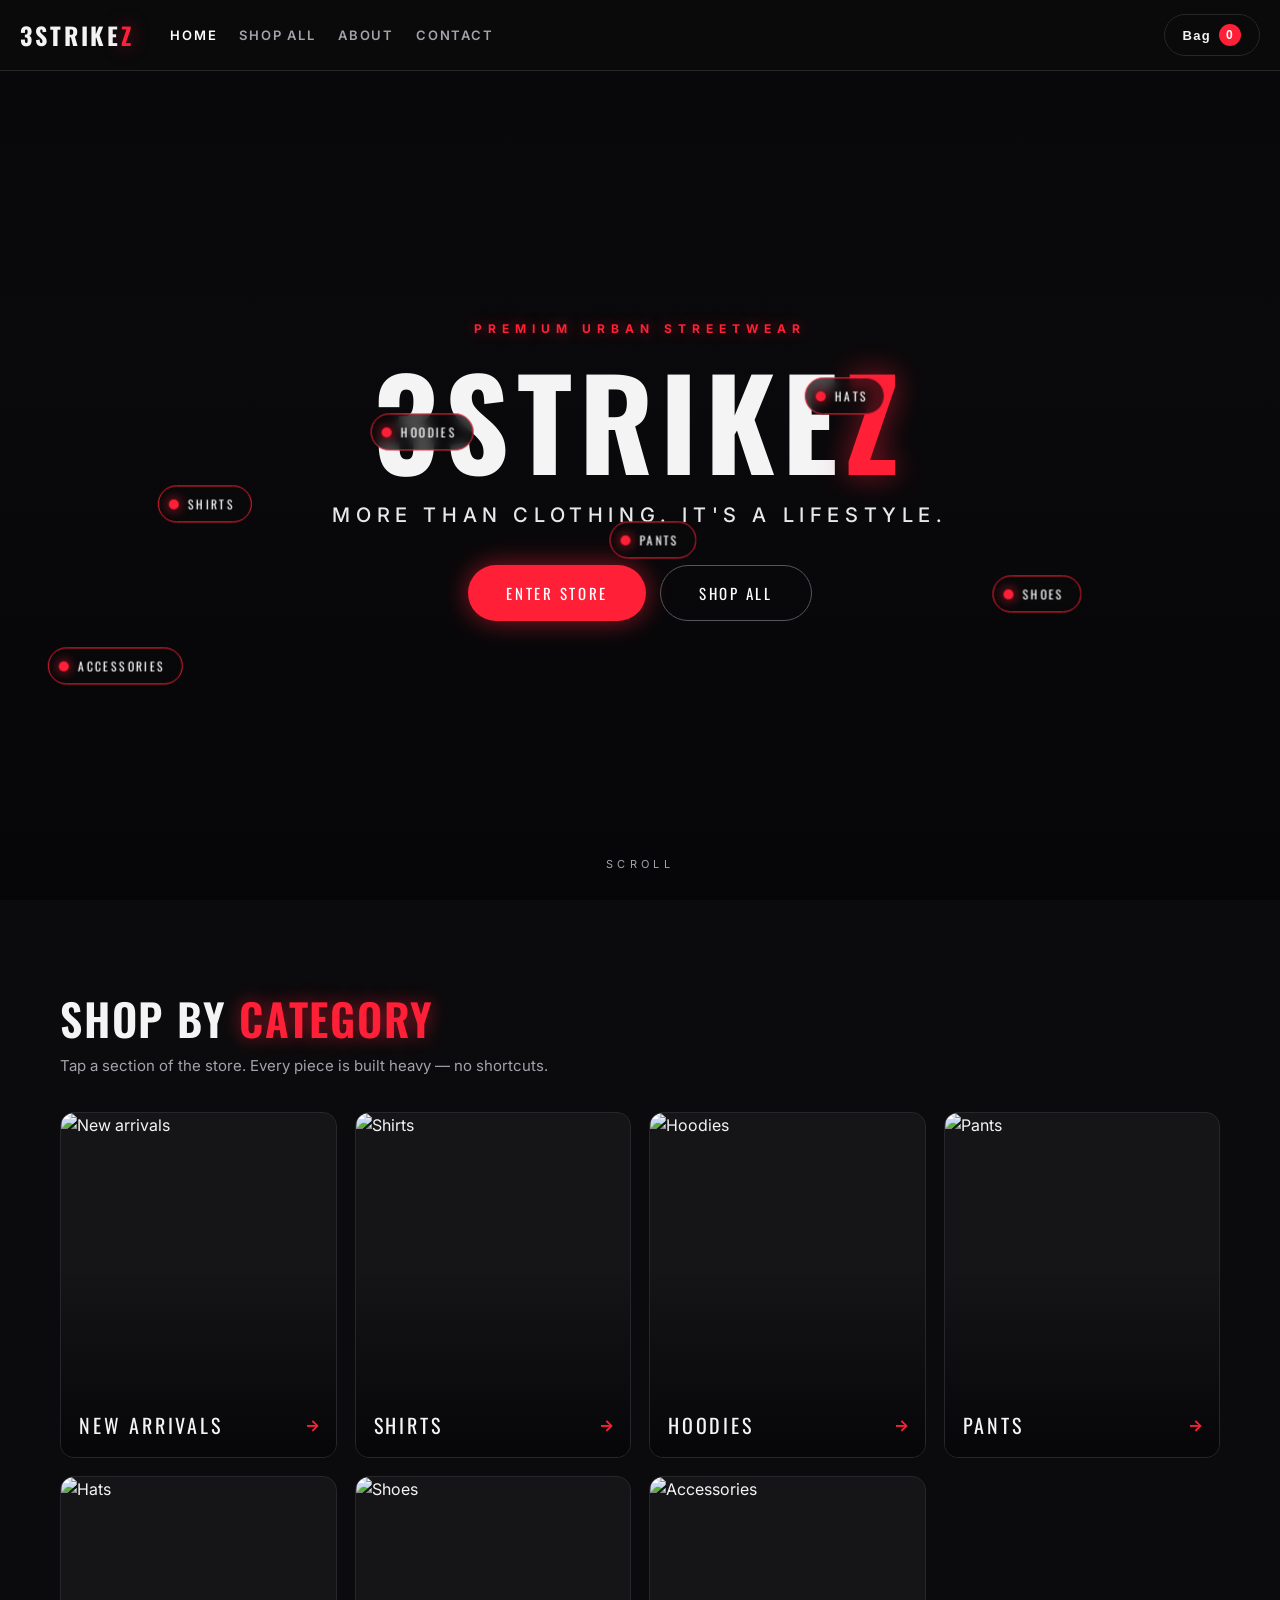
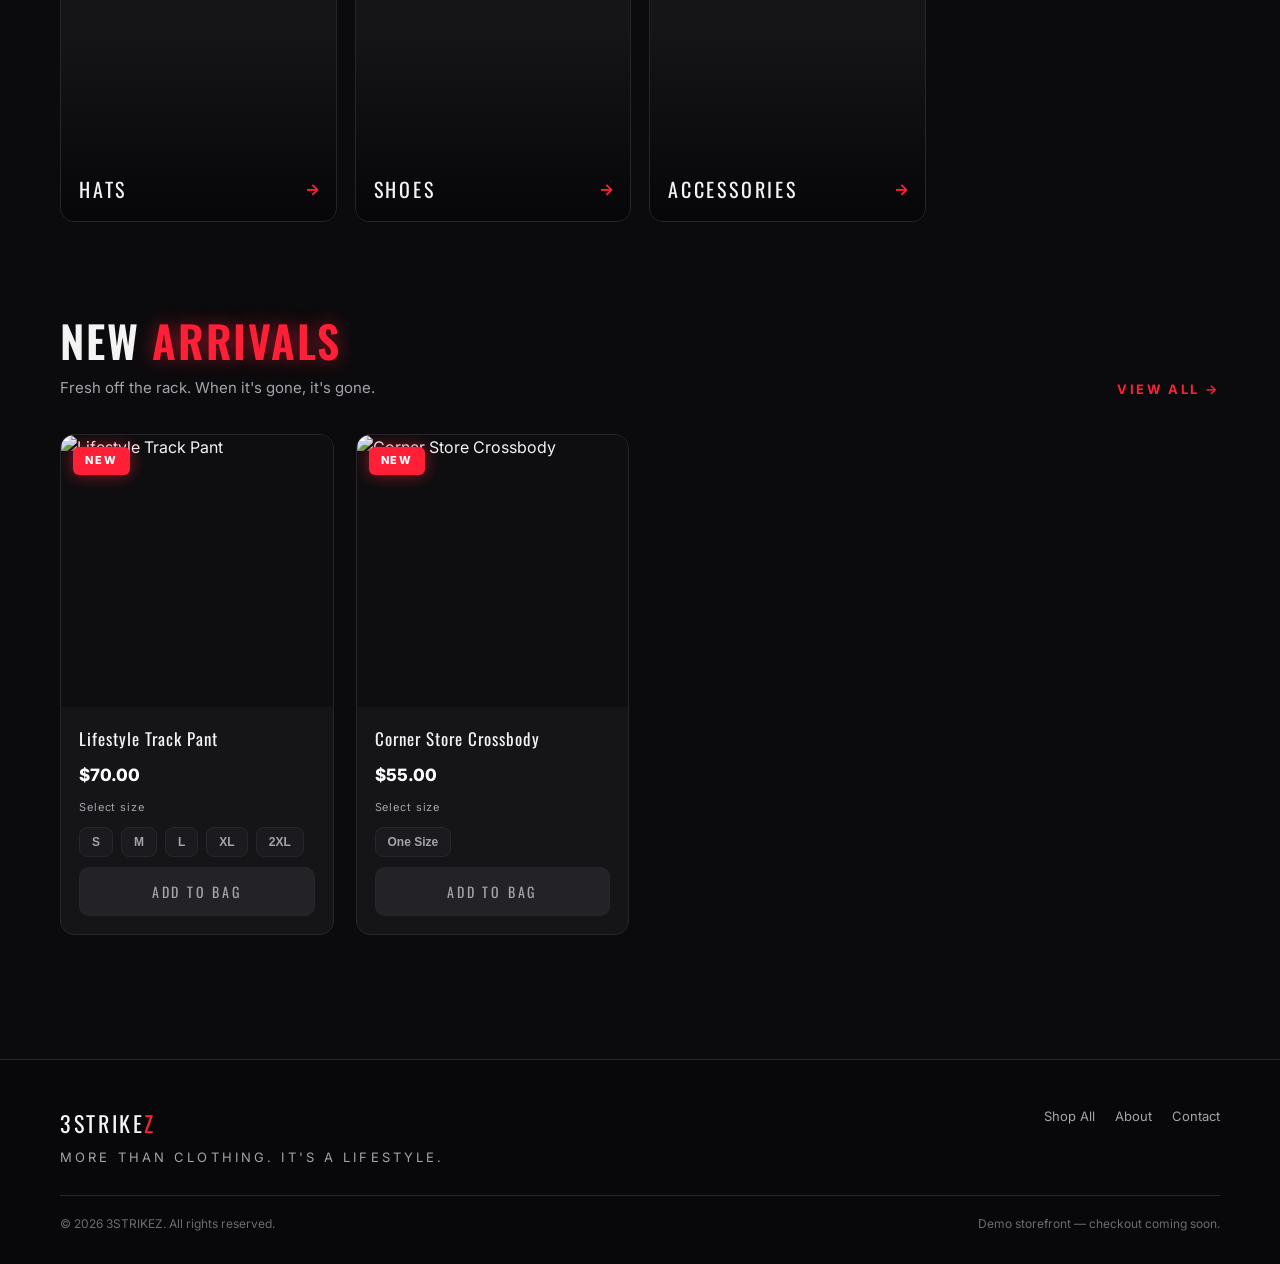
==== index.html @ 63f21088 "3STRIKEZ storefront: photoreal rebuild (pages, styles, app)" ====
<!DOCTYPE html>
<html lang="en">
<head>
<meta charset="UTF-8">
<meta name="viewport" content="width=device-width, initial-scale=1.0">
<title>3STRIKEZ — More Than Clothing. It's a Lifestyle.</title>
<meta name="description" content="3STRIKEZ — premium urban streetwear built for the block and the boutique.">
<link rel="preconnect" href="https://fonts.googleapis.com">
<link href="https://fonts.googleapis.com/css2?family=Oswald:wght@400;600;700&family=Inter:wght@400;500;600;800&display=swap" rel="stylesheet">
<link rel="stylesheet" href="css/styles.css">
</head>
<body data-page="home">

<nav class="nav">
  <div class="nav-inner">
    <a class="brand" href="index.html">3STRIKE<span>Z</span></a>
    <div class="nav-links">
      <a href="index.html" class="active">Home</a>
      <a href="shop.html">Shop All</a>
      <a href="about.html">About</a>
      <a href="contact.html">Contact</a>
    </div>
    <button class="cart-btn" data-open-cart>Bag <span class="cart-count">0</span></button>
  </div>
</nav>

<header class="hero">
  <div class="hero-bg"></div>
  <div class="hero-shade"></div>

  <a class="hotspot" style="left:16%;top:56%" href="shop.html?cat=shirts"><span class="dot"></span>SHIRTS</a>
  <a class="hotspot" style="left:33%;top:48%" href="shop.html?cat=hoodies"><span class="dot"></span>HOODIES</a>
  <a class="hotspot" style="left:51%;top:60%" href="shop.html?cat=pants"><span class="dot"></span>PANTS</a>
  <a class="hotspot" style="left:66%;top:44%" href="shop.html?cat=hats"><span class="dot"></span>HATS</a>
  <a class="hotspot" style="left:81%;top:66%" href="shop.html?cat=shoes"><span class="dot"></span>SHOES</a>
  <a class="hotspot" style="left:9%;top:74%" href="shop.html?cat=accessories"><span class="dot"></span>ACCESSORIES</a>

  <div class="hero-content">
    <div class="hero-kicker">PREMIUM URBAN STREETWEAR</div>
    <h1>3STRIKE<span class="z">Z</span></h1>
    <div class="hero-tag">MORE THAN CLOTHING. IT'S A LIFESTYLE.</div>
    <div class="hero-cta">
      <button class="btn btn-red" data-scrollto="#categories">Enter Store</button>
      <a class="btn btn-ghost" href="shop.html">Shop All</a>
    </div>
  </div>
  <div class="scroll-hint">SCROLL</div>
</header>

<section class="section" id="categories">
  <div class="wrap">
    <div class="section-head">
      <div>
        <h2 class="section-title">Shop by <em>category</em></h2>
        <p class="section-sub">Tap a section of the store. Every piece is built heavy — no shortcuts.</p>
      </div>
    </div>
    <div class="cat-grid">
      <a class="cat-tile" href="shop.html?cat=new"><img src="assets/cat-new-arrivals-v1.jpg" alt="New arrivals" loading="lazy"><span class="shade"></span><span class="label">NEW ARRIVALS</span><span class="go">→</span></a>
      <a class="cat-tile" href="shop.html?cat=shirts"><img src="assets/cat-shirts-v1.jpg" alt="Shirts" loading="lazy"><span class="shade"></span><span class="label">SHIRTS</span><span class="go">→</span></a>
      <a class="cat-tile" href="shop.html?cat=hoodies"><img src="assets/cat-hoodies-v1.jpg" alt="Hoodies" loading="lazy"><span class="shade"></span><span class="label">HOODIES</span><span class="go">→</span></a>
      <a class="cat-tile" href="shop.html?cat=pants"><img src="assets/cat-pants-v1.jpg" alt="Pants" loading="lazy"><span class="shade"></span><span class="label">PANTS</span><span class="go">→</span></a>
      <a class="cat-tile" href="shop.html?cat=hats"><img src="assets/cat-hats-v1.jpg" alt="Hats" loading="lazy"><span class="shade"></span><span class="label">HATS</span><span class="go">→</span></a>
      <a class="cat-tile" href="shop.html?cat=shoes"><img src="assets/cat-shoes-v1.jpg" alt="Shoes" loading="lazy"><span class="shade"></span><span class="label">SHOES</span><span class="go">→</span></a>
      <a class="cat-tile" href="shop.html?cat=accessories"><img src="assets/cat-accessories-v1.jpg" alt="Accessories" loading="lazy"><span class="shade"></span><span class="label">ACCESSORIES</span><span class="go">→</span></a>
    </div>
  </div>
</section>

<section class="section" style="padding-top:0">
  <div class="wrap">
    <div class="section-head">
      <div>
        <h2 class="section-title">New <em>arrivals</em></h2>
        <p class="section-sub">Fresh off the rack. When it's gone, it's gone.</p>
      </div>
      <a class="link-more" href="shop.html?cat=new">View all →</a>
    </div>
    <div class="product-grid" id="new-grid"></div>
  </div>
</section>

<footer>
  <div class="wrap">
    <div class="foot-grid">
      <div>
        <div class="foot-brand">3STRIKE<span>Z</span></div>
        <div class="foot-tag">MORE THAN CLOTHING. IT'S A LIFESTYLE.</div>
      </div>
      <div class="foot-links">
        <a href="shop.html">Shop All</a><a href="about.html">About</a><a href="contact.html">Contact</a>
      </div>
    </div>
    <div class="foot-note"><span>© 2026 3STRIKEZ. All rights reserved.</span><span>Demo storefront — checkout coming soon.</span></div>
  </div>
</footer>

<script src="js/app.js"></script>
</body>
</html>
---- css/styles.css ----
/* 3STRIKEZ — dark boutique theme v1 */
:root{
  --bg:#0b0b0d; --bg2:#101013; --card:#151518; --card2:#1b1b1f;
  --red:#ff2038; --red-glow:rgba(255,32,56,.55); --red-dim:rgba(255,32,56,.12);
  --text:#f4f4f5; --muted:#a3a3ab; --border:#26262b;
  --radius:14px;
}
*{margin:0;padding:0;box-sizing:border-box}
html{scroll-behavior:smooth}
body{background:var(--bg);color:var(--text);font-family:'Inter',system-ui,-apple-system,sans-serif;line-height:1.6;overflow-x:hidden}
h1,h2,h3,.brand{font-family:'Oswald',sans-serif;letter-spacing:.04em;text-transform:uppercase}
img{display:block;max-width:100%}
a{color:inherit;text-decoration:none}
.wrap{max-width:1200px;margin:0 auto;padding:0 20px}

/* ---------- nav ---------- */
.nav{position:fixed;top:0;left:0;right:0;z-index:60;background:rgba(11,11,13,.82);backdrop-filter:blur(12px);border-bottom:1px solid var(--border)}
.nav-inner{max-width:1280px;margin:0 auto;padding:14px 20px;display:flex;align-items:center;gap:28px}
.brand{font-size:24px;font-weight:700;letter-spacing:.12em}
.brand span{color:var(--red);text-shadow:0 0 18px var(--red-glow)}
.nav-links{display:flex;gap:22px;margin-left:8px}
.nav-links a{font-size:13px;font-weight:600;letter-spacing:.14em;color:var(--muted);text-transform:uppercase;transition:color .2s}
.nav-links a:hover,.nav-links a.active{color:#fff}
.cart-btn{margin-left:auto;background:none;border:1px solid var(--border);color:var(--text);border-radius:999px;padding:9px 18px;font-size:13px;font-weight:600;letter-spacing:.1em;cursor:pointer;display:flex;align-items:center;gap:8px;transition:border-color .2s}
.cart-btn:hover{border-color:var(--red)}
.cart-count{background:var(--red);color:#fff;border-radius:999px;min-width:22px;height:22px;display:inline-flex;align-items:center;justify-content:center;font-size:12px;padding:0 6px}

/* ---------- hero ---------- */
.hero{position:relative;min-height:100svh;display:flex;align-items:center;justify-content:center;overflow:hidden}
.hero-bg{position:absolute;inset:0;background:url('../assets/hero-boutique-v1.jpg') center/cover no-repeat;transform:scale(1.02)}
.hero-shade{position:absolute;inset:0;background:linear-gradient(180deg,rgba(5,5,7,.55) 0%,rgba(5,5,7,.25) 40%,rgba(5,5,7,.88) 100%)}
.hero-content{position:relative;z-index:3;text-align:center;padding:120px 20px 80px;max-width:900px}
.hero-kicker{font-size:12px;letter-spacing:.5em;color:var(--red);font-weight:700;margin-bottom:18px;text-shadow:0 0 14px var(--red-glow)}
.hero h1{font-size:clamp(56px,10vw,124px);font-weight:700;line-height:1;letter-spacing:.06em}
.hero h1 .z{color:var(--red);text-shadow:0 0 30px var(--red-glow)}
.hero-tag{margin:18px 0 34px;font-size:clamp(14px,2.4vw,20px);letter-spacing:.28em;color:#e8e8ea;font-weight:500}
.hero-cta{display:flex;gap:14px;justify-content:center;flex-wrap:wrap}
.btn{display:inline-block;border:none;cursor:pointer;font-family:'Oswald',sans-serif;font-size:15px;letter-spacing:.18em;text-transform:uppercase;padding:15px 38px;border-radius:999px;transition:transform .15s,box-shadow .2s}
.btn-red{background:var(--red);color:#fff;box-shadow:0 0 26px var(--red-glow)}
.btn-red:hover{transform:translateY(-2px);box-shadow:0 0 40px var(--red-glow)}
.btn-ghost{background:transparent;color:#fff;border:1px solid #55555c}
.btn-ghost:hover{border-color:#fff}
.scroll-hint{position:absolute;bottom:26px;left:50%;transform:translateX(-50%);color:var(--muted);font-size:11px;letter-spacing:.4em;z-index:3}

/* hotspots */
.hotspot{position:absolute;z-index:4;transform:translate(-50%,-50%);display:flex;align-items:center;gap:9px;background:rgba(10,10,12,.72);border:1px solid var(--red);border-radius:999px;padding:8px 16px 8px 10px;font-family:'Oswald',sans-serif;font-size:12px;letter-spacing:.2em;color:#fff;cursor:pointer;backdrop-filter:blur(6px);transition:box-shadow .2s,transform .15s;white-space:nowrap}
.hotspot:hover{box-shadow:0 0 22px var(--red-glow);transform:translate(-50%,-50%) scale(1.06)}
.hotspot .dot{width:10px;height:10px;border-radius:50%;background:var(--red);box-shadow:0 0 12px var(--red);animation:pulse 1.8s infinite}
@keyframes pulse{0%,100%{opacity:1}50%{opacity:.35}}

/* ---------- sections ---------- */
.section{padding:84px 0}
.section-head{display:flex;align-items:end;justify-content:space-between;margin-bottom:34px;gap:16px;flex-wrap:wrap}
.section-title{font-size:clamp(28px,4.5vw,44px);font-weight:600}
.section-title em{color:var(--red);font-style:normal;text-shadow:0 0 18px var(--red-glow)}
.section-sub{color:var(--muted);max-width:520px;font-size:15px}
.link-more{font-size:13px;letter-spacing:.2em;color:var(--red);font-weight:700;text-transform:uppercase}

/* category tiles */
.cat-grid{display:grid;grid-template-columns:repeat(auto-fit,minmax(220px,1fr));gap:18px}
.cat-tile{position:relative;border-radius:var(--radius);overflow:hidden;aspect-ratio:4/5;background:var(--card);border:1px solid var(--border);cursor:pointer;display:block}
.cat-tile img{width:100%;height:100%;object-fit:cover;transition:transform .5s}
.cat-tile:hover img{transform:scale(1.06)}
.cat-tile .shade{position:absolute;inset:0;background:linear-gradient(180deg,transparent 45%,rgba(5,5,8,.92))}
.cat-tile .label{position:absolute;left:18px;bottom:16px;font-family:'Oswald',sans-serif;font-size:20px;letter-spacing:.14em}
.cat-tile .go{position:absolute;right:16px;bottom:18px;color:var(--red);font-weight:700}

/* product cards */
.product-grid{display:grid;grid-template-columns:repeat(auto-fill,minmax(250px,1fr));gap:22px}
.product-card{background:var(--card);border:1px solid var(--border);border-radius:var(--radius);overflow:hidden;display:flex;flex-direction:column;transition:border-color .25s,transform .2s}
.product-card:hover{border-color:#3a3a41;transform:translateY(-3px)}
.product-img{position:relative;aspect-ratio:1/1;overflow:hidden;background:#0e0e10}
.product-img img{width:100%;height:100%;object-fit:cover}
.badge{position:absolute;top:12px;left:12px;background:var(--red);color:#fff;font-size:11px;font-weight:800;letter-spacing:.18em;padding:5px 12px;border-radius:6px;box-shadow:0 0 16px var(--red-glow)}
.product-body{padding:18px;display:flex;flex-direction:column;gap:10px;flex:1}
.product-name{font-family:'Oswald',sans-serif;font-size:17px;letter-spacing:.06em}
.product-price{font-weight:800;font-size:17px;color:#fff}
.sizes{display:flex;flex-wrap:wrap;gap:8px}
.size-pill{background:var(--card2);border:1px solid var(--border);color:var(--muted);border-radius:8px;padding:7px 12px;font-size:12px;font-weight:600;cursor:pointer;transition:all .15s}
.size-pill:hover{border-color:#55555c;color:#fff}
.size-pill.selected{background:var(--red-dim);border-color:var(--red);color:#fff}
.add-btn{margin-top:auto;background:#232327;border:1px solid var(--border);color:var(--muted);border-radius:10px;padding:13px;font-family:'Oswald',sans-serif;font-size:14px;letter-spacing:.2em;cursor:not-allowed;text-transform:uppercase;transition:all .2s}
.add-btn.ready{background:var(--red);border-color:var(--red);color:#fff;cursor:pointer;box-shadow:0 0 18px var(--red-glow)}
.add-btn.ready:hover{transform:translateY(-1px)}
.size-hint{font-size:11px;color:var(--muted);letter-spacing:.08em}

/* shop toolbar */
.toolbar{display:flex;gap:14px;flex-wrap:wrap;align-items:center;margin:26px 0 30px}
.search{flex:1;min-width:200px;background:var(--card);border:1px solid var(--border);border-radius:10px;color:#fff;padding:12px 16px;font-size:14px}
.search::placeholder{color:#6b6b72}
.sort{background:var(--card);border:1px solid var(--border);border-radius:10px;color:#fff;padding:12px 14px;font-size:14px}
.filter-pills{display:flex;gap:10px;flex-wrap:wrap;margin-bottom:8px}
.filter-pill{background:transparent;border:1px solid var(--border);color:var(--muted);border-radius:999px;padding:9px 18px;font-size:12px;font-weight:700;letter-spacing:.14em;cursor:pointer;transition:all .15s}
.filter-pill:hover{color:#fff;border-color:#55555c}
.filter-pill.active{background:var(--red);border-color:var(--red);color:#fff;box-shadow:0 0 14px var(--red-glow)}
.result-count{color:var(--muted);font-size:13px;margin-bottom:18px}
.empty{grid-column:1/-1;text-align:center;color:var(--muted);padding:60px 0}

/* page hero (subpages) */
.page-hero{position:relative;padding:150px 0 70px;overflow:hidden;text-align:center}
.page-hero .bg{position:absolute;inset:0;background:url('../assets/hero-boutique-detail-v1.jpg') center/cover;opacity:.35}
.page-hero .shade{position:absolute;inset:0;background:linear-gradient(180deg,rgba(5,5,7,.6),var(--bg))}
.page-hero h1{position:relative;font-size:clamp(40px,7vw,72px);z-index:2}
.page-hero p{position:relative;color:var(--muted);z-index:2;margin-top:10px}

/* about / contact */
.prose{max-width:720px;margin:0 auto;font-size:17px;color:#d7d7db}
.prose p{margin-bottom:18px}
.prose strong{color:#fff}
.contact-card{max-width:560px;margin:0 auto;background:var(--card);border:1px solid var(--border);border-radius:var(--radius);padding:40px;text-align:center}
.contact-card .mail{font-size:22px;font-weight:700;color:var(--red);letter-spacing:.04em}

/* ---------- cart drawer ---------- */
.overlay{position:fixed;inset:0;background:rgba(0,0,0,.6);z-index:80;opacity:0;pointer-events:none;transition:opacity .25s}
.overlay.show{opacity:1;pointer-events:auto}
.drawer{position:fixed;top:0;right:-420px;width:min(400px,92vw);height:100dvh;background:var(--bg2);border-left:1px solid var(--border);z-index:90;display:flex;flex-direction:column;transition:right .3s ease}
.drawer.open{right:0}
.drawer-head{display:flex;align-items:center;justify-content:space-between;padding:20px;border-bottom:1px solid var(--border)}
.drawer-head h3{font-size:20px}
.drawer-close{background:none;border:none;color:var(--muted);font-size:26px;cursor:pointer}
.drawer-items{flex:1;overflow-y:auto;padding:18px;display:flex;flex-direction:column;gap:16px}
.cart-line{display:flex;gap:14px;background:var(--card);border:1px solid var(--border);border-radius:12px;padding:12px}
.cart-line img{width:76px;height:76px;object-fit:cover;border-radius:8px}
.cart-line .info{flex:1}
.cart-line .nm{font-family:'Oswald',sans-serif;font-size:14px;letter-spacing:.05em}
.cart-line .sz{font-size:12px;color:var(--muted)}
.cart-line .row{display:flex;align-items:center;justify-content:space-between;margin-top:8px}
.qty{display:flex;align-items:center;gap:10px}
.qty button{background:var(--card2);border:1px solid var(--border);color:#fff;width:26px;height:26px;border-radius:6px;cursor:pointer;font-size:15px;line-height:1}
.rm{background:none;border:none;color:var(--muted);font-size:12px;cursor:pointer;text-decoration:underline}
.drawer-foot{padding:20px;border-top:1px solid var(--border)}
.subtotal{display:flex;justify-content:space-between;font-size:17px;font-weight:800;margin-bottom:14px}
.checkout-btn{width:100%;background:#2a2a2e;color:#8a8a92;border:1px dashed #3d3d44;border-radius:10px;padding:15px;font-family:'Oswald',sans-serif;letter-spacing:.2em;font-size:14px;cursor:not-allowed;text-transform:uppercase}
.soon-note{text-align:center;font-size:12px;color:var(--muted);margin-top:10px}
.cart-empty{text-align:center;color:var(--muted);padding:50px 10px}

/* toast */
.toast{position:fixed;bottom:26px;left:50%;transform:translate(-50%,80px);background:#1c1c20;border:1px solid var(--red);color:#fff;padding:13px 26px;border-radius:999px;z-index:120;font-size:14px;font-weight:600;opacity:0;transition:all .3s;box-shadow:0 0 24px var(--red-glow);pointer-events:none}
.toast.show{opacity:1;transform:translate(-50%,0)}

/* footer */
footer{border-top:1px solid var(--border);padding:46px 0 30px;margin-top:40px;background:#08080a}
.foot-grid{display:flex;justify-content:space-between;gap:26px;flex-wrap:wrap}
.foot-brand{font-family:'Oswald',sans-serif;font-size:22px;letter-spacing:.12em}
.foot-brand span{color:var(--red)}
.foot-tag{color:var(--muted);font-size:13px;letter-spacing:.24em;margin-top:6px}
.foot-links{display:flex;gap:20px;font-size:13px;color:var(--muted)}
.foot-links a:hover{color:#fff}
.foot-note{margin-top:28px;padding-top:18px;border-top:1px solid var(--border);font-size:12px;color:#6b6b72;display:flex;justify-content:space-between;gap:10px;flex-wrap:wrap}

@media (max-width:720px){
  .nav-links{display:none}
  .hotspot{font-size:10px;padding:6px 12px 6px 8px}
  .section{padding:60px 0}
}
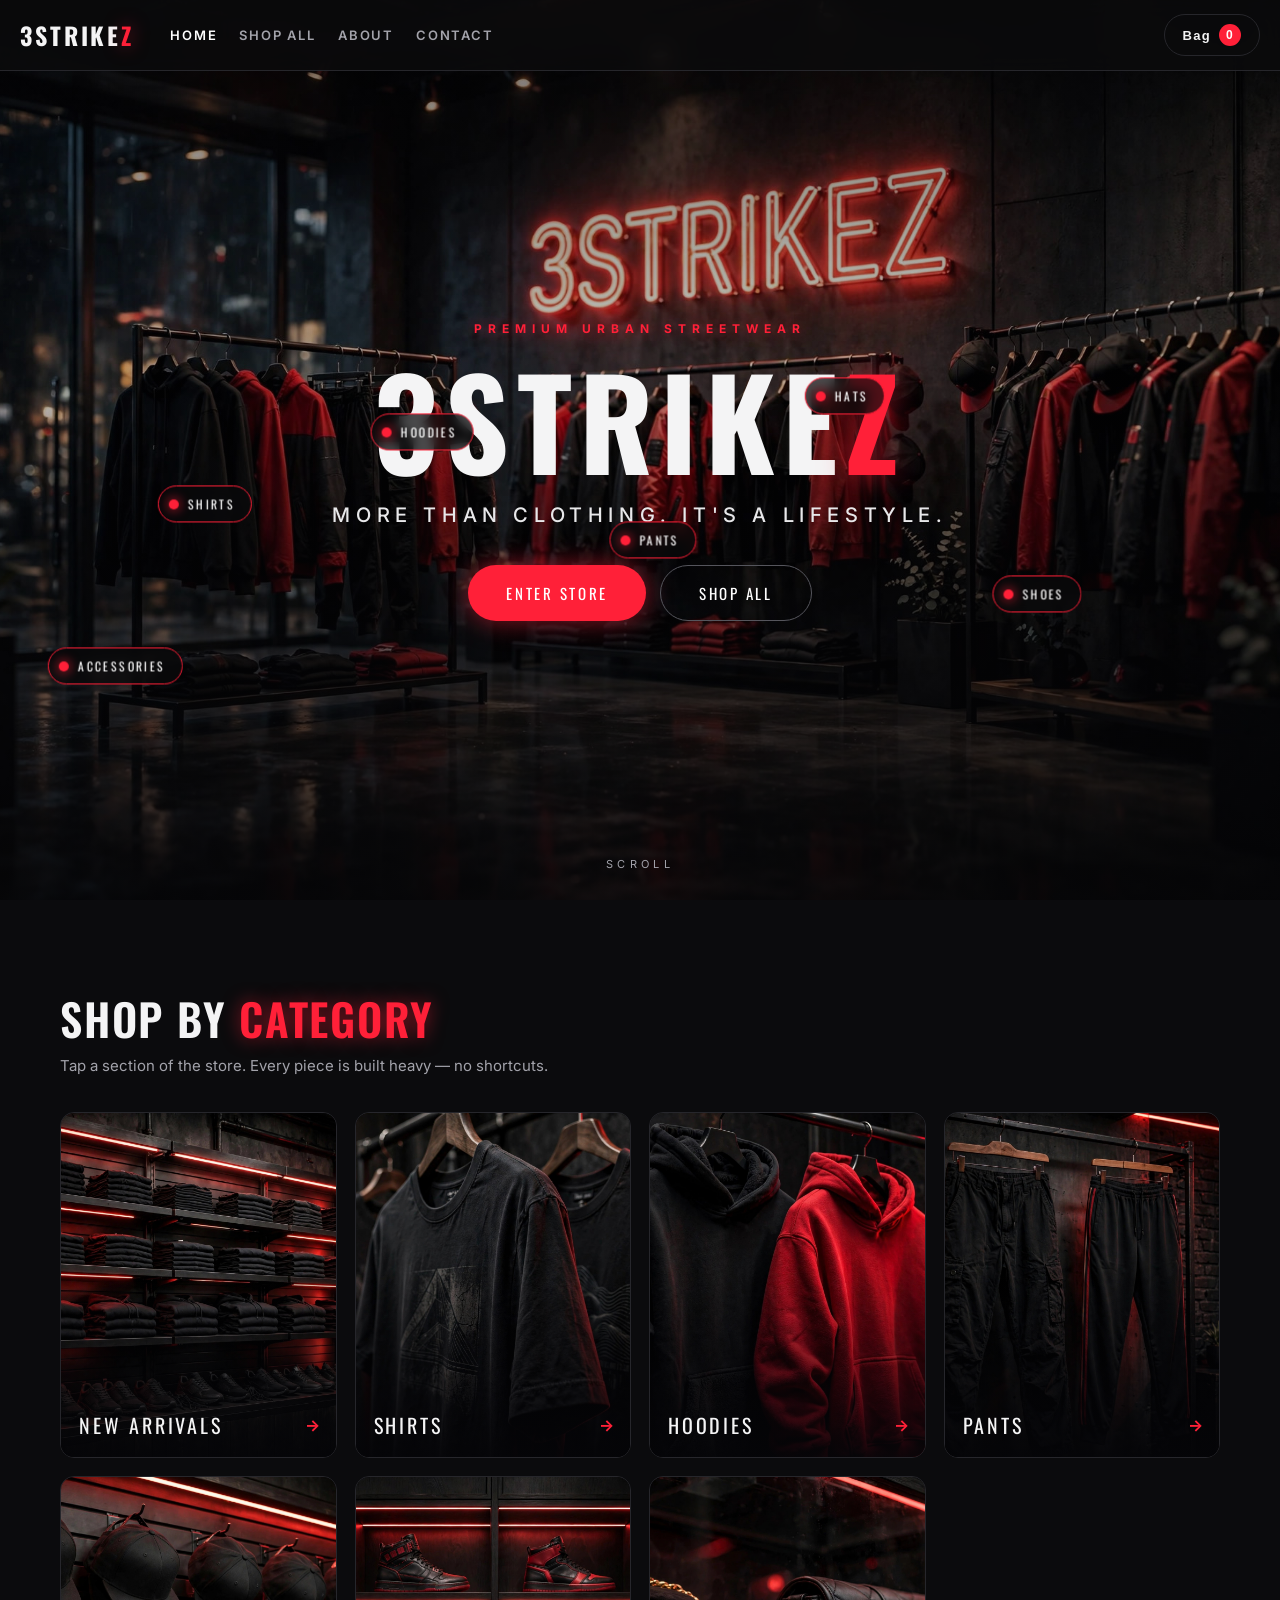
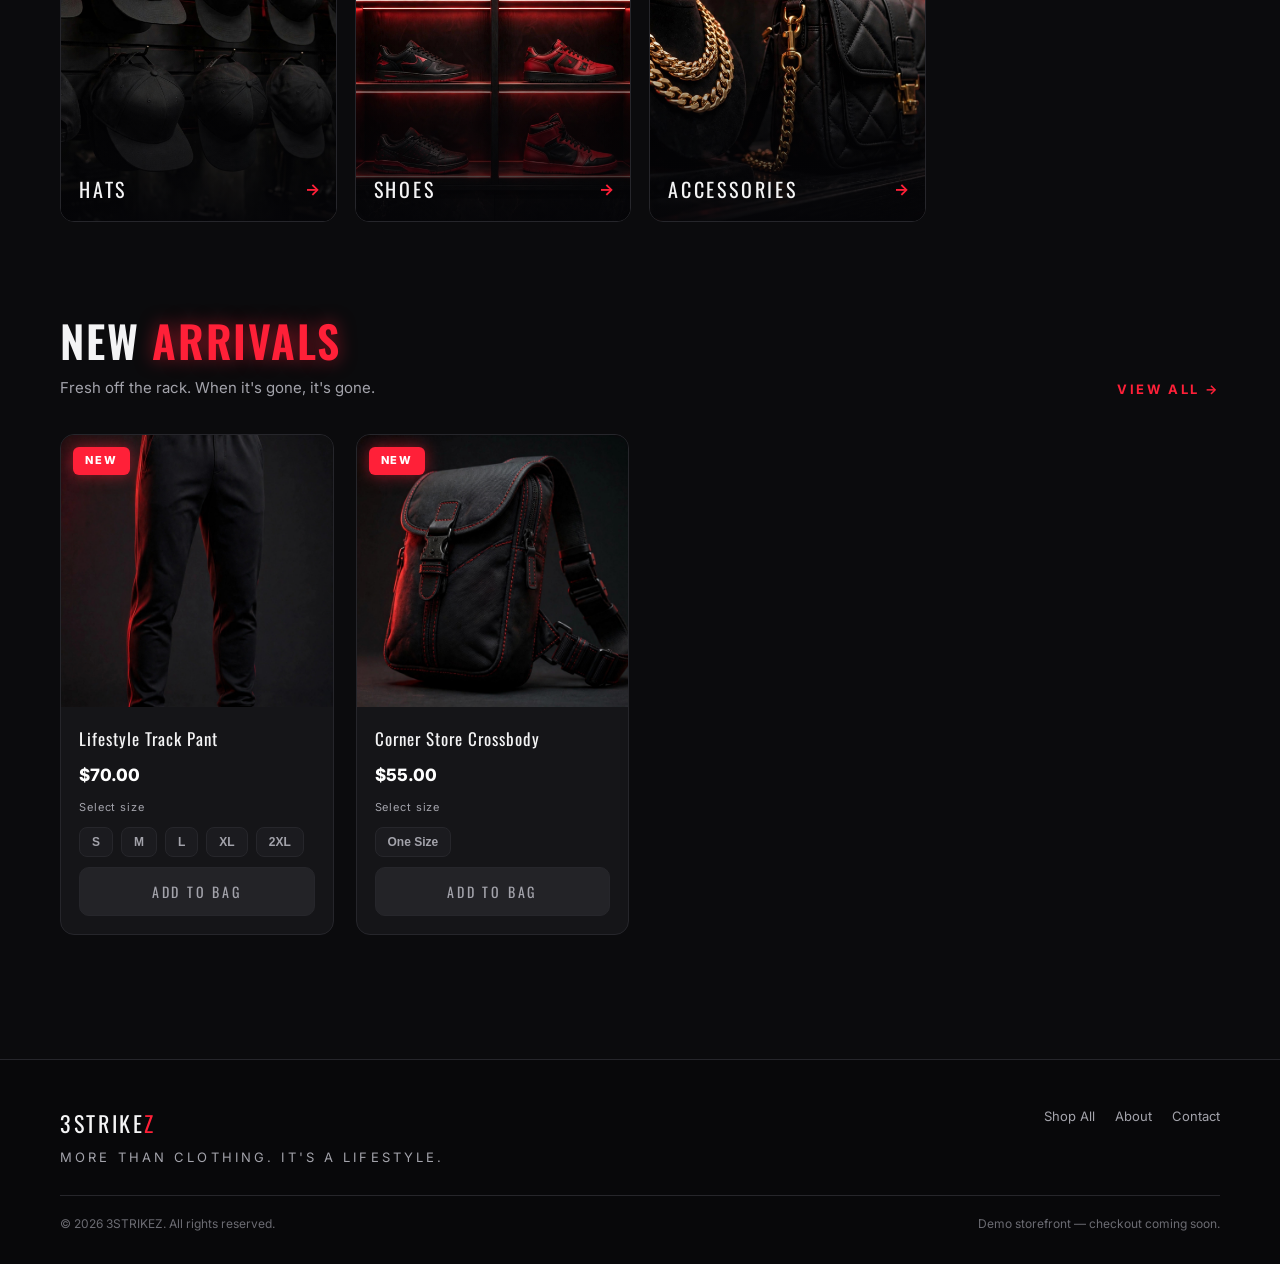
==== commit 3a9e6d22: "fix image paths to repo root" ====
--- a/index.html
+++ b/index.html
@@ -56,13 +56,13 @@
       </div>
     </div>
     <div class="cat-grid">
-      <a class="cat-tile" href="shop.html?cat=new"><img src="assets/cat-new-arrivals-v1.jpg" alt="New arrivals" loading="lazy"><span class="shade"></span><span class="label">NEW ARRIVALS</span><span class="go">→</span></a>
-      <a class="cat-tile" href="shop.html?cat=shirts"><img src="assets/cat-shirts-v1.jpg" alt="Shirts" loading="lazy"><span class="shade"></span><span class="label">SHIRTS</span><span class="go">→</span></a>
-      <a class="cat-tile" href="shop.html?cat=hoodies"><img src="assets/cat-hoodies-v1.jpg" alt="Hoodies" loading="lazy"><span class="shade"></span><span class="label">HOODIES</span><span class="go">→</span></a>
-      <a class="cat-tile" href="shop.html?cat=pants"><img src="assets/cat-pants-v1.jpg" alt="Pants" loading="lazy"><span class="shade"></span><span class="label">PANTS</span><span class="go">→</span></a>
-      <a class="cat-tile" href="shop.html?cat=hats"><img src="assets/cat-hats-v1.jpg" alt="Hats" loading="lazy"><span class="shade"></span><span class="label">HATS</span><span class="go">→</span></a>
-      <a class="cat-tile" href="shop.html?cat=shoes"><img src="assets/cat-shoes-v1.jpg" alt="Shoes" loading="lazy"><span class="shade"></span><span class="label">SHOES</span><span class="go">→</span></a>
-      <a class="cat-tile" href="shop.html?cat=accessories"><img src="assets/cat-accessories-v1.jpg" alt="Accessories" loading="lazy"><span class="shade"></span><span class="label">ACCESSORIES</span><span class="go">→</span></a>
+      <a class="cat-tile" href="shop.html?cat=new"><img src="cat-new-arrivals-v1.jpg" alt="New arrivals" loading="lazy"><span class="shade"></span><span class="label">NEW ARRIVALS</span><span class="go">→</span></a>
+      <a class="cat-tile" href="shop.html?cat=shirts"><img src="cat-shirts-v1.jpg" alt="Shirts" loading="lazy"><span class="shade"></span><span class="label">SHIRTS</span><span class="go">→</span></a>
+      <a class="cat-tile" href="shop.html?cat=hoodies"><img src="cat-hoodies-v1.jpg" alt="Hoodies" loading="lazy"><span class="shade"></span><span class="label">HOODIES</span><span class="go">→</span></a>
+      <a class="cat-tile" href="shop.html?cat=pants"><img src="cat-pants-v1.jpg" alt="Pants" loading="lazy"><span class="shade"></span><span class="label">PANTS</span><span class="go">→</span></a>
+      <a class="cat-tile" href="shop.html?cat=hats"><img src="cat-hats-v1.jpg" alt="Hats" loading="lazy"><span class="shade"></span><span class="label">HATS</span><span class="go">→</span></a>
+      <a class="cat-tile" href="shop.html?cat=shoes"><img src="cat-shoes-v1.jpg" alt="Shoes" loading="lazy"><span class="shade"></span><span class="label">SHOES</span><span class="go">→</span></a>
+      <a class="cat-tile" href="shop.html?cat=accessories"><img src="cat-accessories-v1.jpg" alt="Accessories" loading="lazy"><span class="shade"></span><span class="label">ACCESSORIES</span><span class="go">→</span></a>
     </div>
   </div>
 </section>
--- a/css/styles.css
+++ b/css/styles.css
@@ -27,7 +27,7 @@
 
 /* ---------- hero ---------- */
 .hero{position:relative;min-height:100svh;display:flex;align-items:center;justify-content:center;overflow:hidden}
-.hero-bg{position:absolute;inset:0;background:url('../assets/hero-boutique-v1.jpg') center/cover no-repeat;transform:scale(1.02)}
+.hero-bg{position:absolute;inset:0;background:url('../hero-boutique-v1.jpg') center/cover no-repeat;transform:scale(1.02)}
 .hero-shade{position:absolute;inset:0;background:linear-gradient(180deg,rgba(5,5,7,.55) 0%,rgba(5,5,7,.25) 40%,rgba(5,5,7,.88) 100%)}
 .hero-content{position:relative;z-index:3;text-align:center;padding:120px 20px 80px;max-width:900px}
 .hero-kicker{font-size:12px;letter-spacing:.5em;color:var(--red);font-weight:700;margin-bottom:18px;text-shadow:0 0 14px var(--red-glow)}
@@ -98,7 +98,7 @@
 
 /* page hero (subpages) */
 .page-hero{position:relative;padding:150px 0 70px;overflow:hidden;text-align:center}
-.page-hero .bg{position:absolute;inset:0;background:url('../assets/hero-boutique-detail-v1.jpg') center/cover;opacity:.35}
+.page-hero .bg{position:absolute;inset:0;background:url('../hero-boutique-detail-v1.jpg') center/cover;opacity:.35}
 .page-hero .shade{position:absolute;inset:0;background:linear-gradient(180deg,rgba(5,5,7,.6),var(--bg))}
 .page-hero h1{position:relative;font-size:clamp(40px,7vw,72px);z-index:2}
 .page-hero p{position:relative;color:var(--muted);z-index:2;margin-top:10px}
